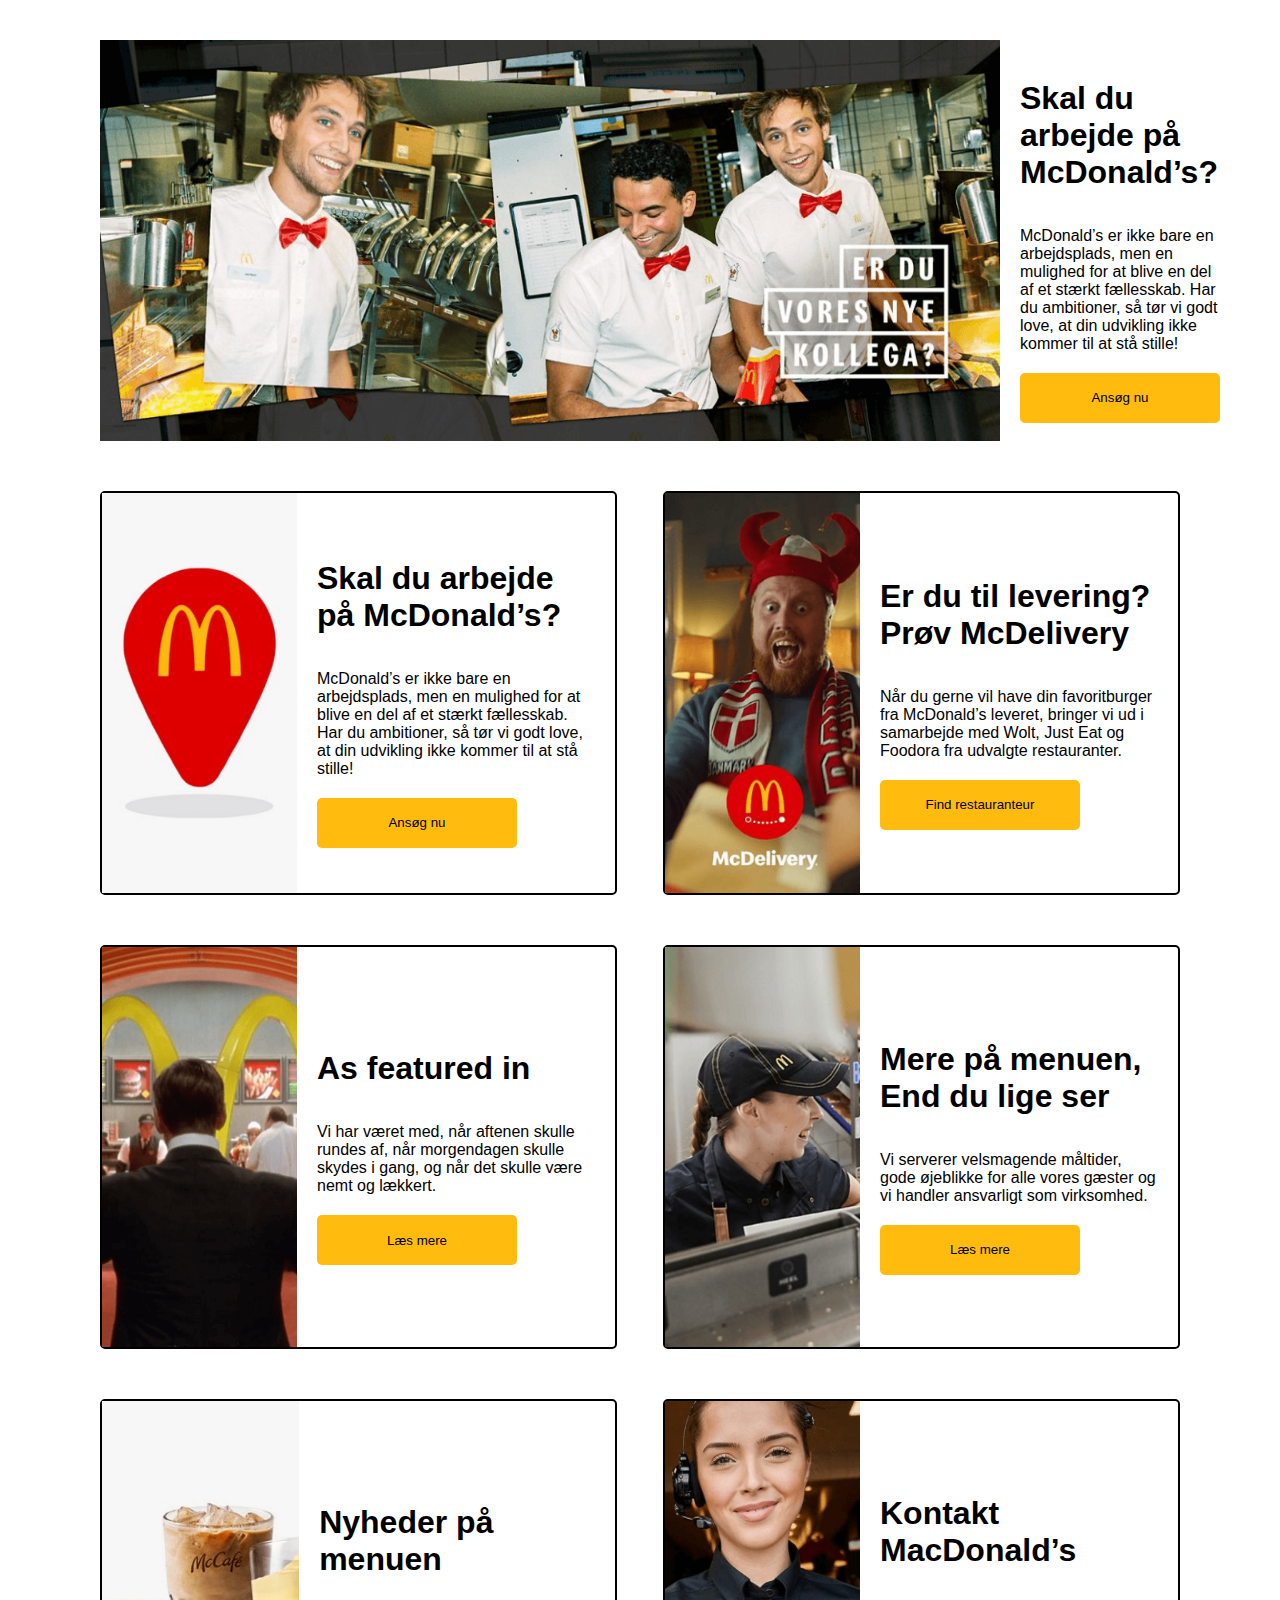
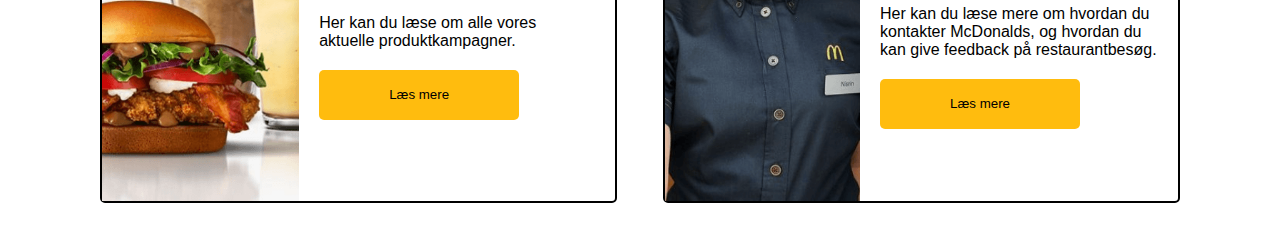
==== index.html @ 05212938 "forside" ====
<!DOCTYPE html>
<html lang="en">

<head>
    <meta charset="UTF-8">
    <meta name="viewport" content="width=device-width, initial-scale=1.0">
    <title>Document</title>
    <link rel="stylesheet" href="style.css">
</head>

<body>

    <header>
        <img src="img/arbejde.png" alt="arbejde billede" class="header-img">
        <div class="info-box">
            <h1>Skal du arbejde
                på McDonald’s?</h1>
            <p>McDonald’s er ikke bare en arbejdsplads, men en mulighed for at blive en del af et stærkt fællesskab. Har
                du ambitioner, så tør vi godt love, at din udvikling ikke kommer til at stå stille!</p>
                <button>Ansøg nu</button>
        </div>
    </header>
    <section>
        <div class="article-wrap">
        <article class="article-box">
            <img src="img/find-mcd.png" alt=" find mcd billede" class="article-img">
            <div class="info-box">
                <h1>Skal du arbejde
                    på McDonald’s?</h1>
                <p>McDonald’s er ikke bare en arbejdsplads, men en mulighed for at blive en del af et stærkt fællesskab. Har
                    du ambitioner, så tør vi godt love, at din udvikling ikke kommer til at stå stille!</p>
                    <button>Ansøg nu</button>
            </div>
        </article>
        <article class="article-box">
            <img src="img/levering.png" alt="levering billede" class="article-img">
            <div class="info-box">
                <h1>Er du til levering?
                    Prøv McDelivery</h1>
                <p>Når du gerne vil have din favoritburger fra McDonald’s leveret, bringer vi ud i samarbejde med Wolt, Just Eat og Foodora fra udvalgte restauranter.</p>
                    <button>Find restauranteur</button>
            </div>
        </article>
        </div>
        <div class="article-wrap">
            <article class="article-box">
                <img src="img/featured.png" alt=" featured billede" class="article-img">
                <div class="info-box">
                    <h1>As featured in</h1>
                    <p>Vi har været med, når aftenen skulle rundes af, når morgendagen skulle skydes i gang, og når det skulle være nemt og lækkert. </p>
                        <button>Læs mere</button>
                </div>
            </article>
            <article class="article-box">
                <img src="img/menu.png" alt="levering billede" class="article-img">
                <div class="info-box">
                    <h1>Mere på menuen,
                        End du lige ser</h1>
                    <p>Vi serverer velsmagende måltider, gode øjeblikke for alle vores gæster og vi handler ansvarligt som virksomhed. </p>
                        <button>Læs mere</button>
                </div>
            </article>
            </div>
            <div class="article-wrap">
                <article class="article-box">
                    <img src="img/nyheder.png" alt=" find mcd billede" class="article-img">
                    <div class="info-box">
                        <h1>Nyheder på
                            menuen</h1>
                        <p>Her kan du læse om alle vores aktuelle produktkampagner.</p>
                            <button>Læs mere</button>
                    </div>
                </article>
                <article class="article-box">
                    <img src="img/kontakt.png" alt="levering billede" class="article-img">
                    <div class="info-box">
                        <h1>Kontakt 
                            MacDonald’s</h1>
                        <p>Her kan du læse mere om hvordan du kontakter McDonalds, og hvordan du kan give feedback på restaurantbesøg. </p>
                            <button>Læs mere</button>
                    </div>
                </article>
                </div>
    </section>

</body>

</html>
---- style.css ----
body {
    padding: 40px 100px;
    margin: auto;
    max-width: 1440px;
}

header {
    display: flex;
}

.header-img {
    max-width: 900px;
}

.info-box {
    display: flex;
    flex-direction: column;
    justify-content: center;
    margin-left: 20px;
    margin-right: 20px;
}

h1 {
    font-family:Helvetica;
    margin-bottom: 20px;
}

p {
    font-family:Helvetica;
    margin-bottom: 20px;
}

button {
    font-family:Helvetica;
    background-color: #FFBC0E;
    height: 50px;
    width: 200px;
    border: 0;
    border-radius: 5px;
}

.article-box {
    display: flex;
    width: 47.5%;
    border: 2px solid black;
    border-radius: 5px;
    margin-top: 50px;
    height: 400px;
}

.article-wrap {
    display: flex;
    justify-content: space-between;
}
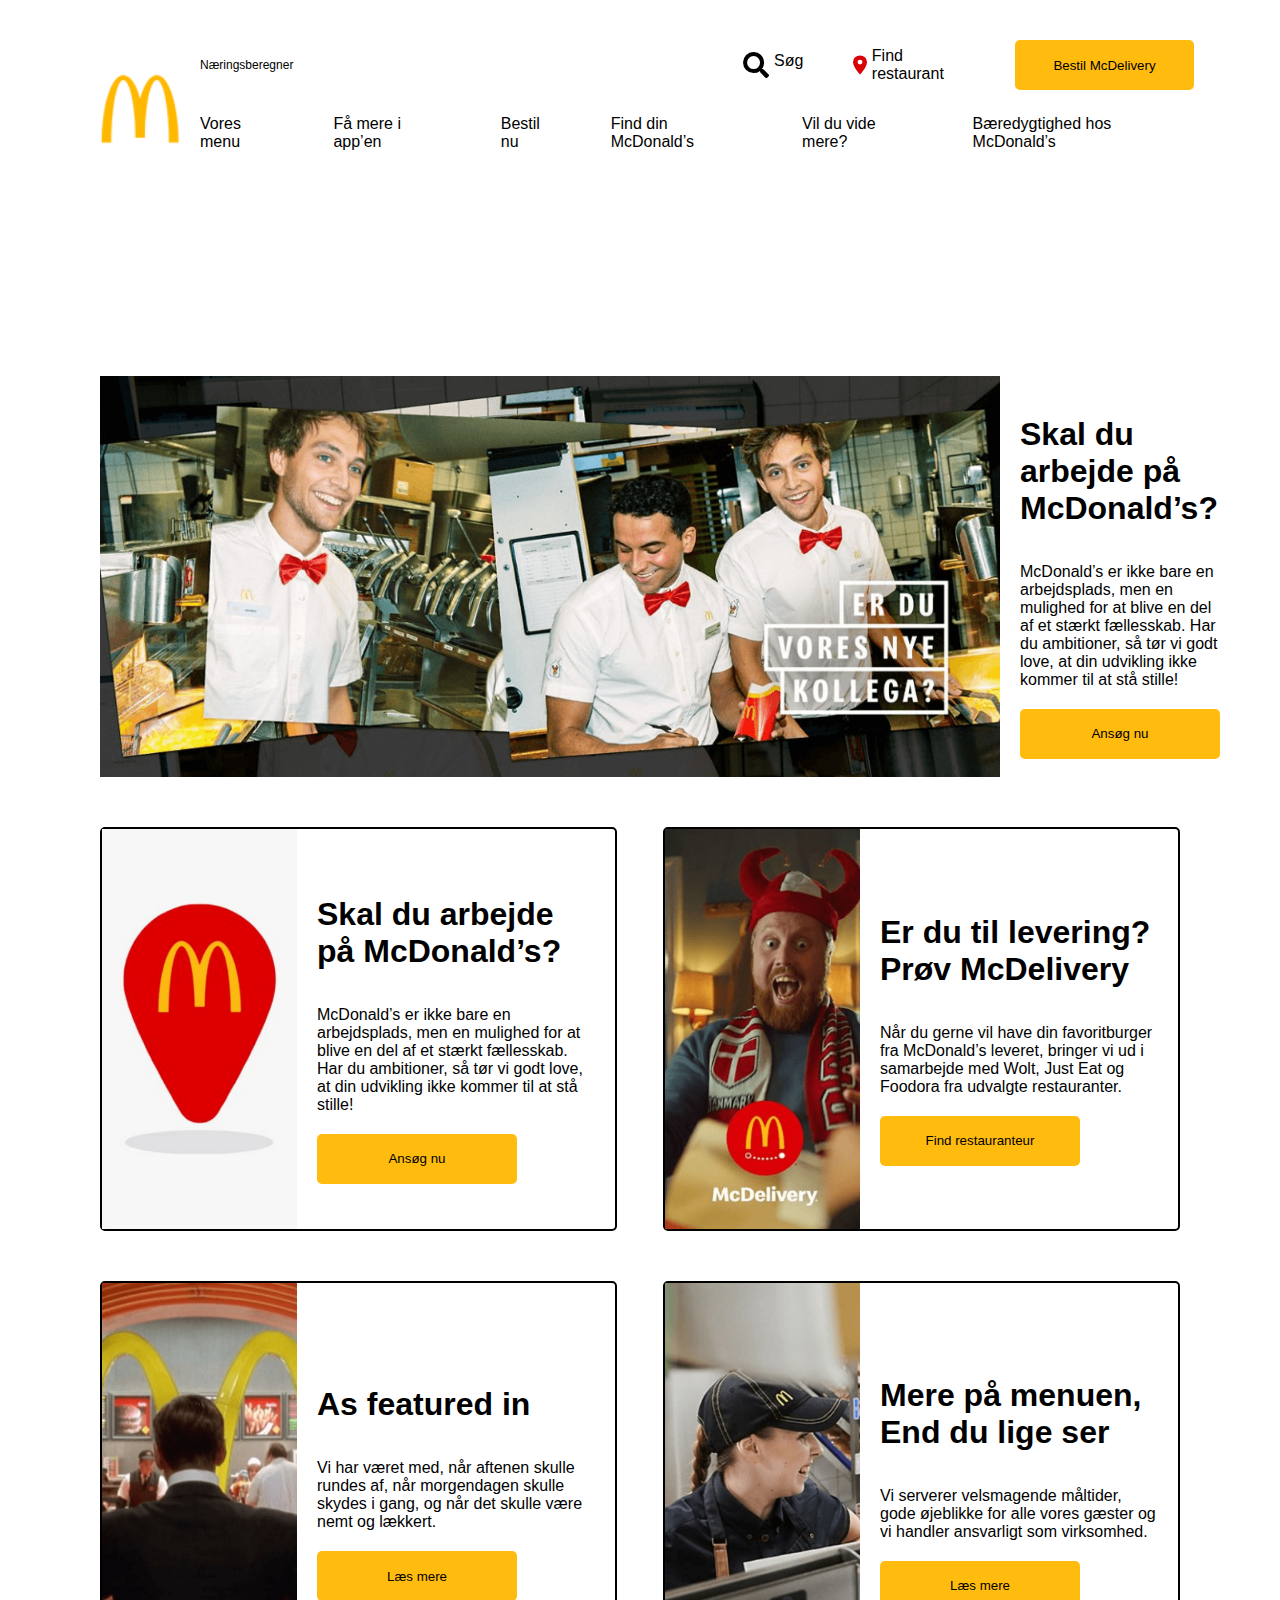
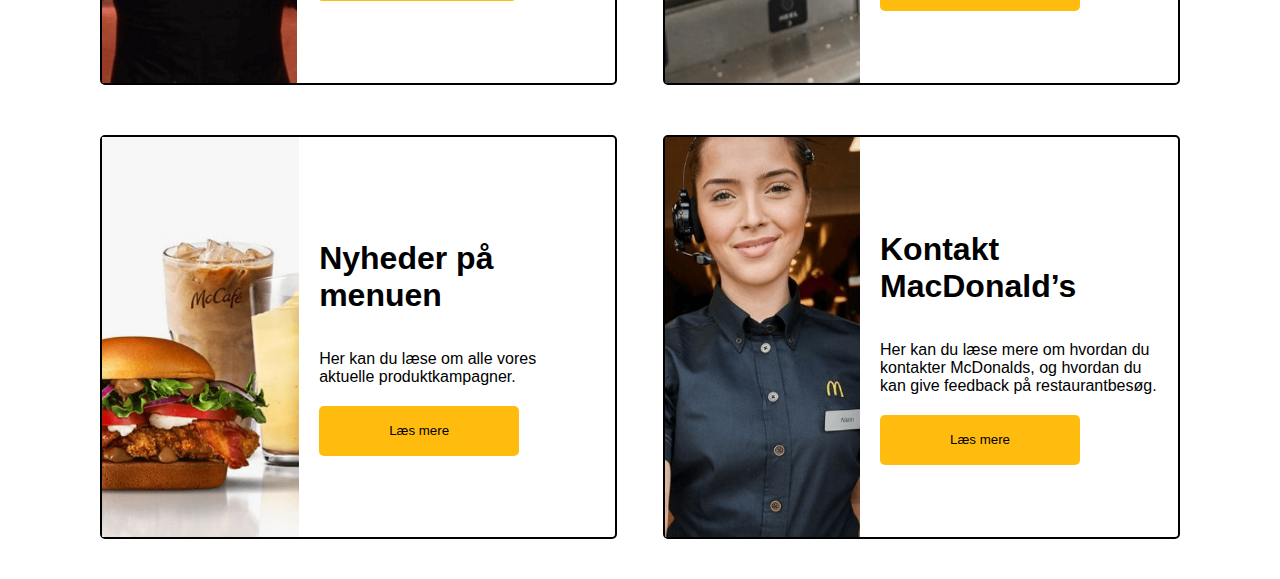
==== commit a9c0519d: "bob" ====
--- a/index.html
+++ b/index.html
@@ -9,6 +9,42 @@
 </head>
 
 <body>
+<nav>
+<div class="navigation"> 
+    <img src="img/logo.svg" alt="" class="logo">
+    <div>
+    <div class="navigation-container">
+        <div class="næringsberegner-div">
+        <li class="næringsberegner">Næringsberegner</li>
+        </div>
+        <div class="flex-bob">
+        <img src="img/search-ikon.svg" alt="søge ikon" class="bobob">
+        <li>Søg</li>
+        </div>
+        <div class="flex-bob">
+            <img src="img/lokation-ikon.svg" alt="lokation ikon" class="bobob">
+        <li>Find restaurant</li>
+        </div>
+        <button>Bestil McDelivery</button>
+        </div>
+    
+    <div class="navigation2"> 
+        <div class="navigation-container2">
+            <li>Vores menu</li>
+            <li>Få mere i app’en</li>
+            <li>Bestil nu</li>
+            <li>Find din McDonald’s</li>
+            <li>Vil du vide mere?</li>
+            <li>Bæredygtighed hos McDonald’s</li>
+    
+        
+        </div>
+    </div>
+    </div>
+    </div>
+</nav>
+
+
 
     <header>
         <img src="img/arbejde.png" alt="arbejde billede" class="header-img">
--- a/style.css
+++ b/style.css
@@ -2,7 +2,73 @@
     padding: 40px 100px;
     margin: auto;
     max-width: 1440px;
+    font-family:Helvetica;
+    font-weight: 12px;
 }
+
+nav {
+    margin-bottom: 200px;
+}
+
+.main-container{
+display: flex;
+flex-direction: row;
+}
+
+.navigation {
+    display: flex;
+}
+
+.logo {
+    width: 80px;
+    margin-right: 20px;
+}
+
+.navigation-container{
+display: flex;
+flex-direction: row;
+justify-content: center;
+align-items: center;
+gap: 50px;
+list-style: none;
+margin-bottom: 25px;
+}
+
+.navigation-container l1 {
+font-size: 12px;
+
+
+}
+
+
+.næringsberegner-div{
+margin-right: 400px;
+}
+
+.næringsberegner-div li{
+    font-size: 12px;
+    font-family:Helvetica;
+    }
+
+
+.navigation-container2{
+    display: flex;
+    flex-direction: row;
+    justify-content: center;
+    align-items: center;
+    gap: 50px;
+    list-style: none;
+    margin-bottom: 25px;
+    }
+
+.flex-bob {
+    display: flex;
+}
+
+.bobob {
+    margin-right: 5px;
+}
+
 
 header {
     display: flex;
@@ -52,3 +118,5 @@
     display: flex;
     justify-content: space-between;
 }
+
+
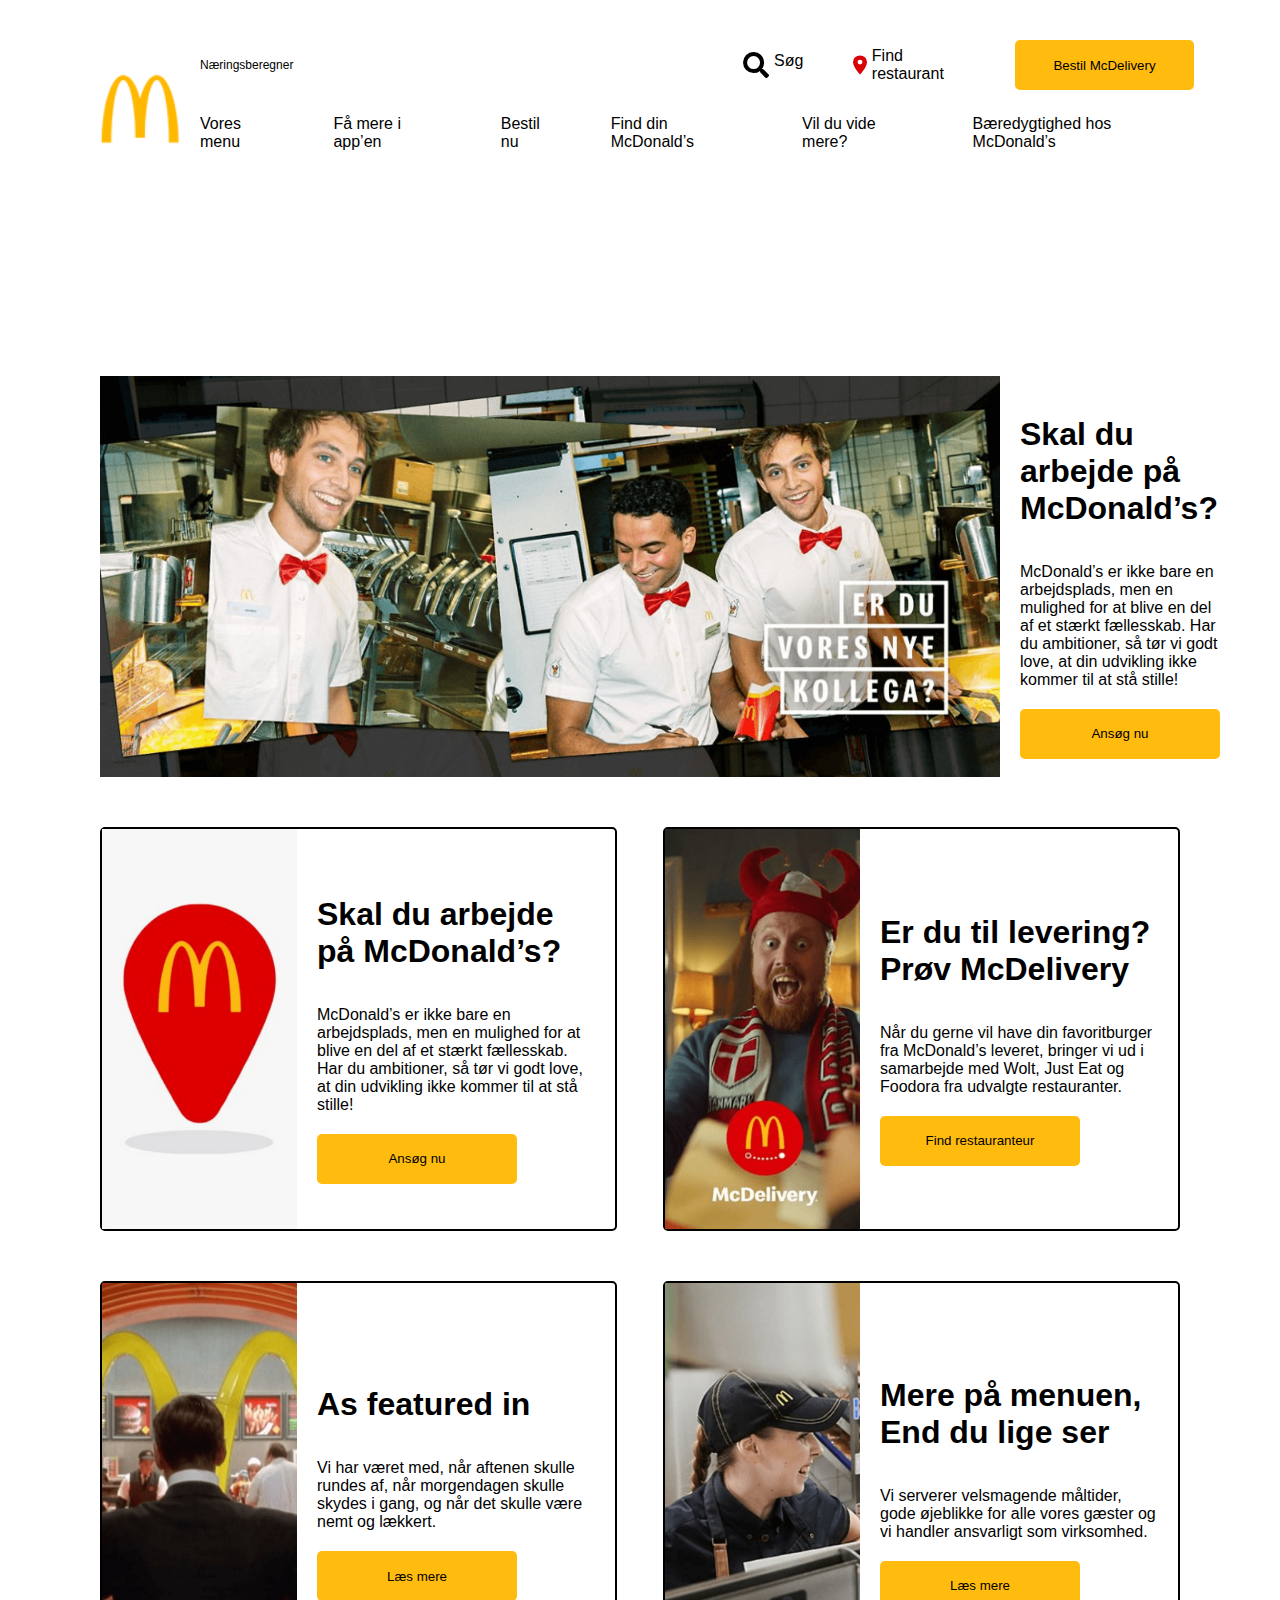
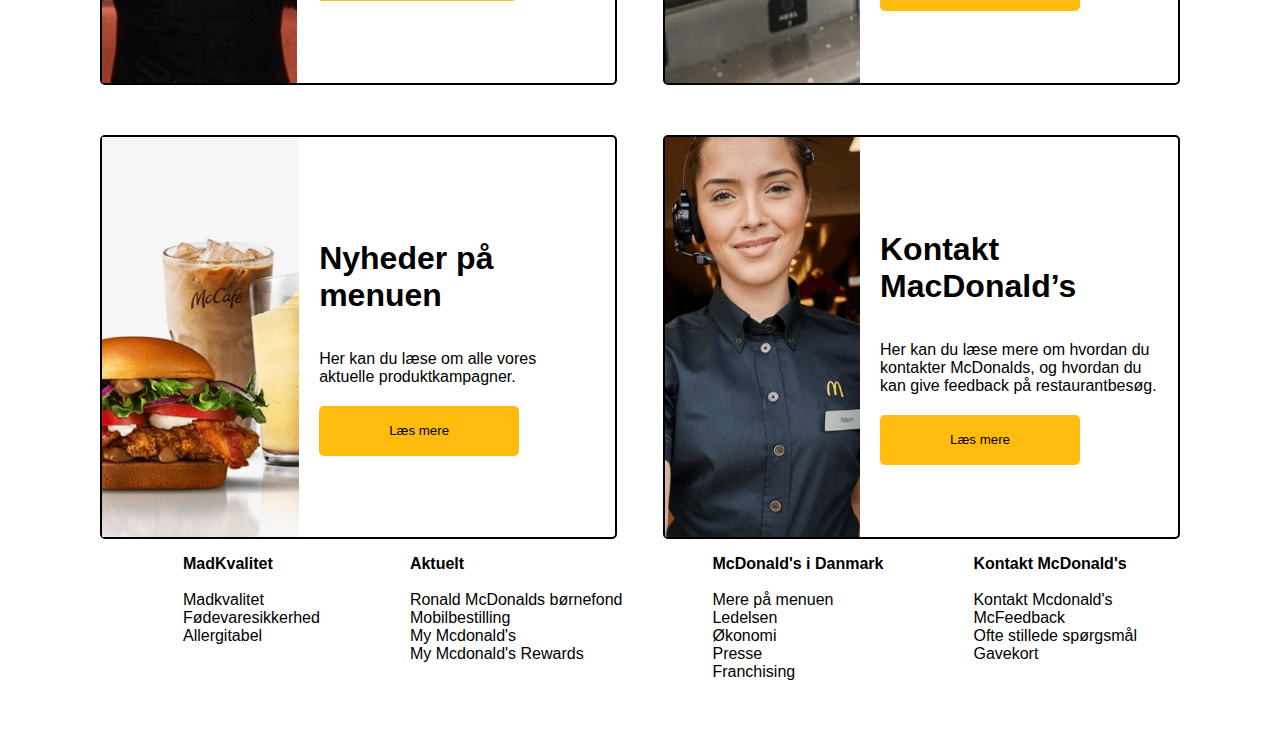
==== commit 03f4417c: "fotter" ====
--- a/index.html
+++ b/index.html
@@ -119,6 +119,41 @@
                 </div>
     </section>
 
+<footer>
+<ul>
+    <strong> <li>MadKvalitet</li></strong> <br>
+    <li>Madkvalitet</li>
+    <li>Fødevaresikkerhed</li>
+    <li>Allergitabel</li>
+</ul>
+<ul>
+    <strong> <li>Aktuelt</li> </strong> <br>
+    <li>Ronald McDonalds børnefond</li>
+    <li>Mobilbestilling</li>
+    <li>My Mcdonald's</li>
+    <li>My Mcdonald's Rewards</li>
+</ul>
+<ul>
+ <strong> <li>McDonald's i Danmark</li> </strong> <br>
+    <li>Mere på menuen</li>
+    <li>Ledelsen</li>
+    <li>Økonomi</li>
+    <li>Presse</li>
+    <li>Franchising</li>
+</ul>
+<ul>
+    <strong> <li>Kontakt McDonald's</li> </strong> <br>
+    <li>Kontakt Mcdonald's</li>
+    <li>McFeedback</li>
+    <li>Ofte stillede spørgsmål</li>
+    <li>Gavekort</li>
+</ul>
+    
+
+
+
+</footer>   
+
 </body>
 
 </html>--- a/style.css
+++ b/style.css
@@ -120,3 +120,16 @@
 }
 
 
+footer{
+display: flex;
+justify-content: center;
+gap: 50px;
+
+
+}
+
+footer ul{
+list-style: none;
+
+
+}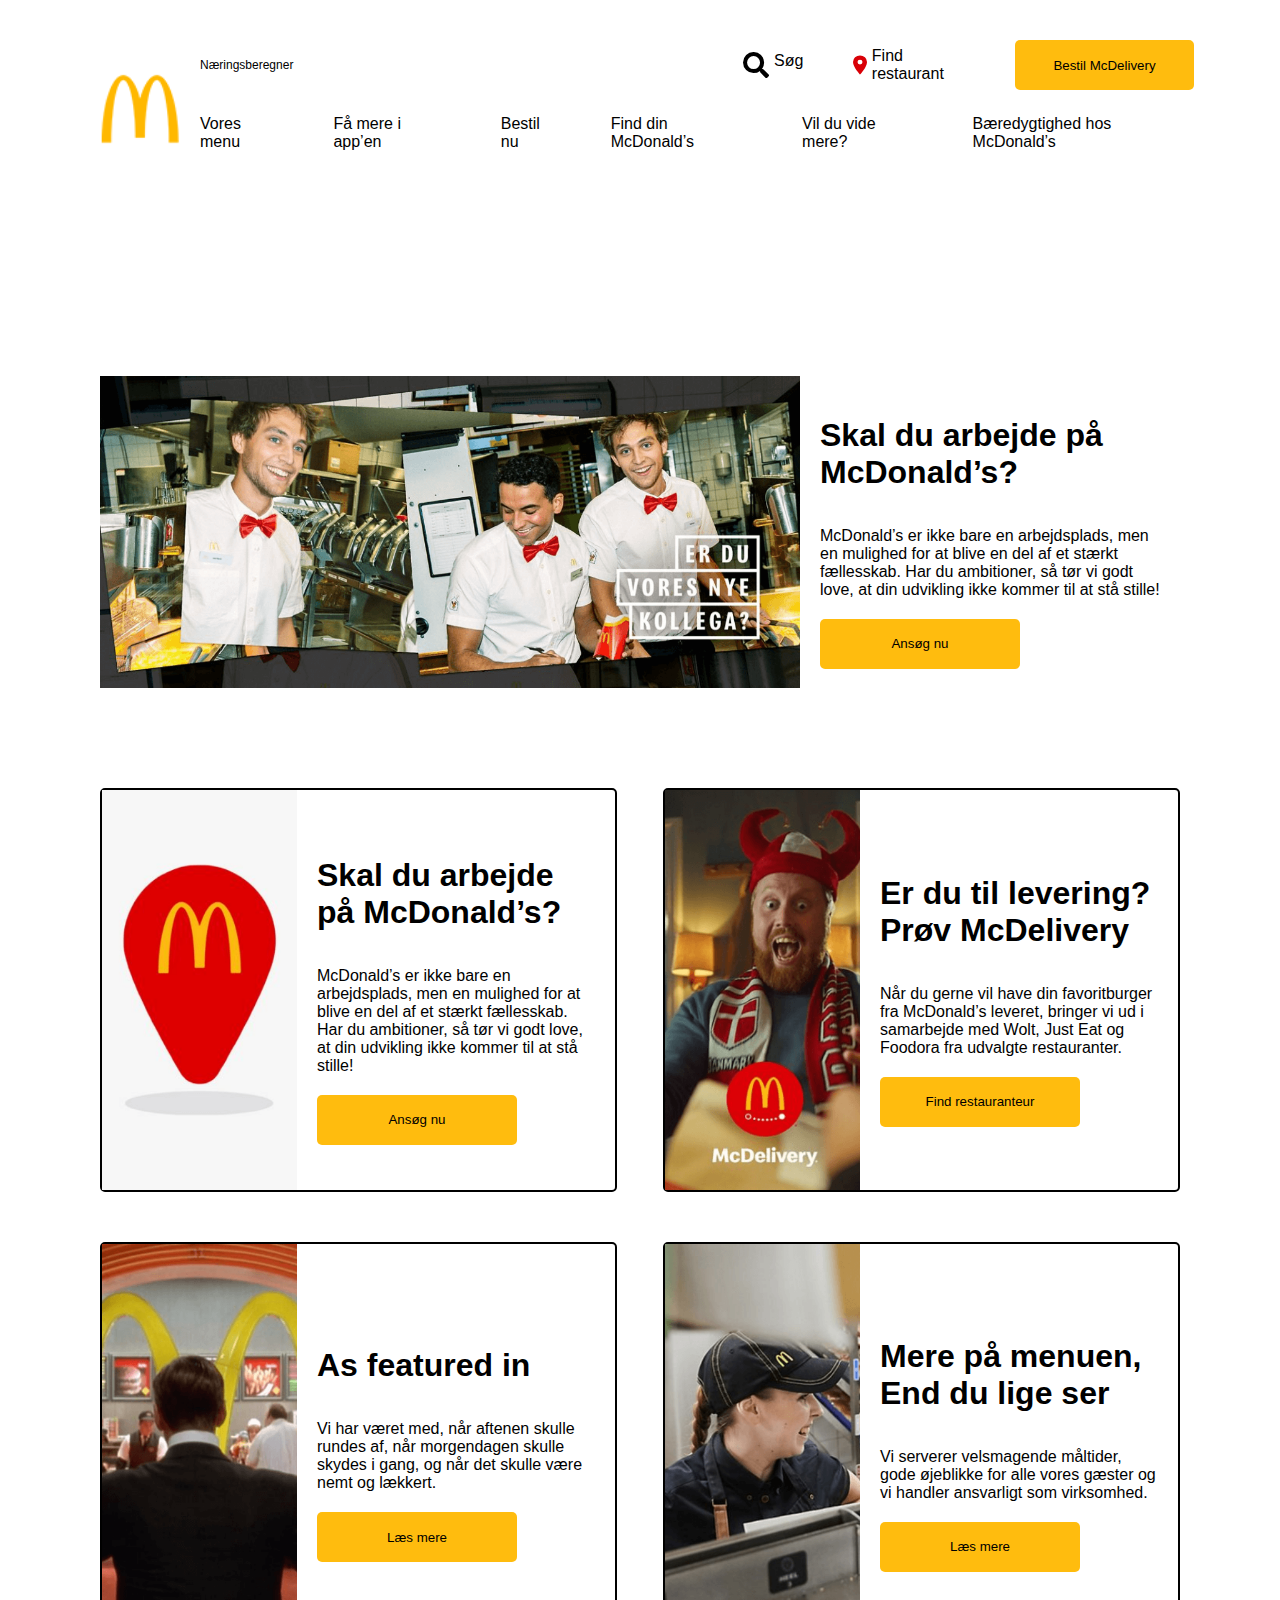
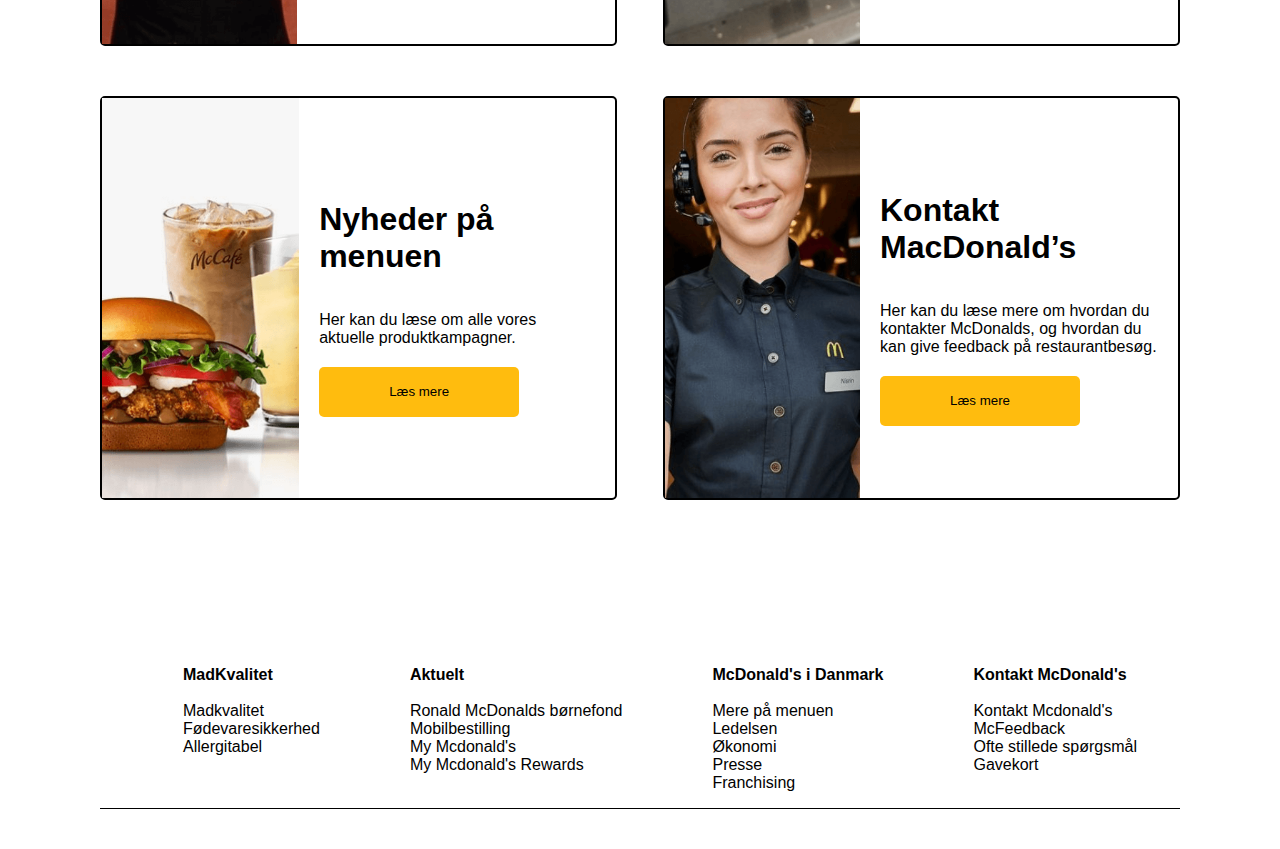
==== commit b08bc510: "htn" ====
--- a/index.html
+++ b/index.html
@@ -35,7 +35,7 @@
             <li>Bestil nu</li>
             <li>Find din McDonald’s</li>
             <li>Vil du vide mere?</li>
-            <li>Bæredygtighed hos McDonald’s</li>
+            <a href="baredygtighed.html"><li>Bæredygtighed hos McDonald’s</li></a>
     
         
         </div>
@@ -84,7 +84,7 @@
                 <div class="info-box">
                     <h1>As featured in</h1>
                     <p>Vi har været med, når aftenen skulle rundes af, når morgendagen skulle skydes i gang, og når det skulle være nemt og lækkert. </p>
-                        <button>Læs mere</button>
+                        <button onclick="window.location.href='featured.html'" >Læs mere</button>
                 </div>
             </article>
             <article class="article-box">
--- a/style.css
+++ b/style.css
@@ -70,12 +70,27 @@
 }
 
 
+.overskrift{
+display: flex;
+align-items: center;
+justify-content: center;
+margin-bottom: 100px;
+
+
+}
+
 header {
     display: flex;
+    margin-bottom: 50px;
+}
+
+.forskudt{
+display: flex;
+flex-direction: row;
 }
 
 .header-img {
-    max-width: 900px;
+    max-width: 700px;
 }
 
 .info-box {
@@ -124,7 +139,8 @@
 display: flex;
 justify-content: center;
 gap: 50px;
-
+margin-top: 150px;
+border-bottom: 0.5px solid black;
 
 }
 
@@ -132,4 +148,35 @@
 list-style: none;
 
 
+}
+
+
+/* Nu jimmer Featured.HTML*/
+.top_tekst{
+text-align: center;
+margin: 100px;
+}
+
+.indhold_på_featured{
+display: flex;
+margin: 90px;
+
+}
+
+.indhold_i_featured{
+display: flex;
+flex-direction: column;
+padding: 20px;
+
+
+}
+
+
+.featured-img {
+width: 60%;
+}
+
+a {
+    text-decoration: none;
+    color: black;
 }